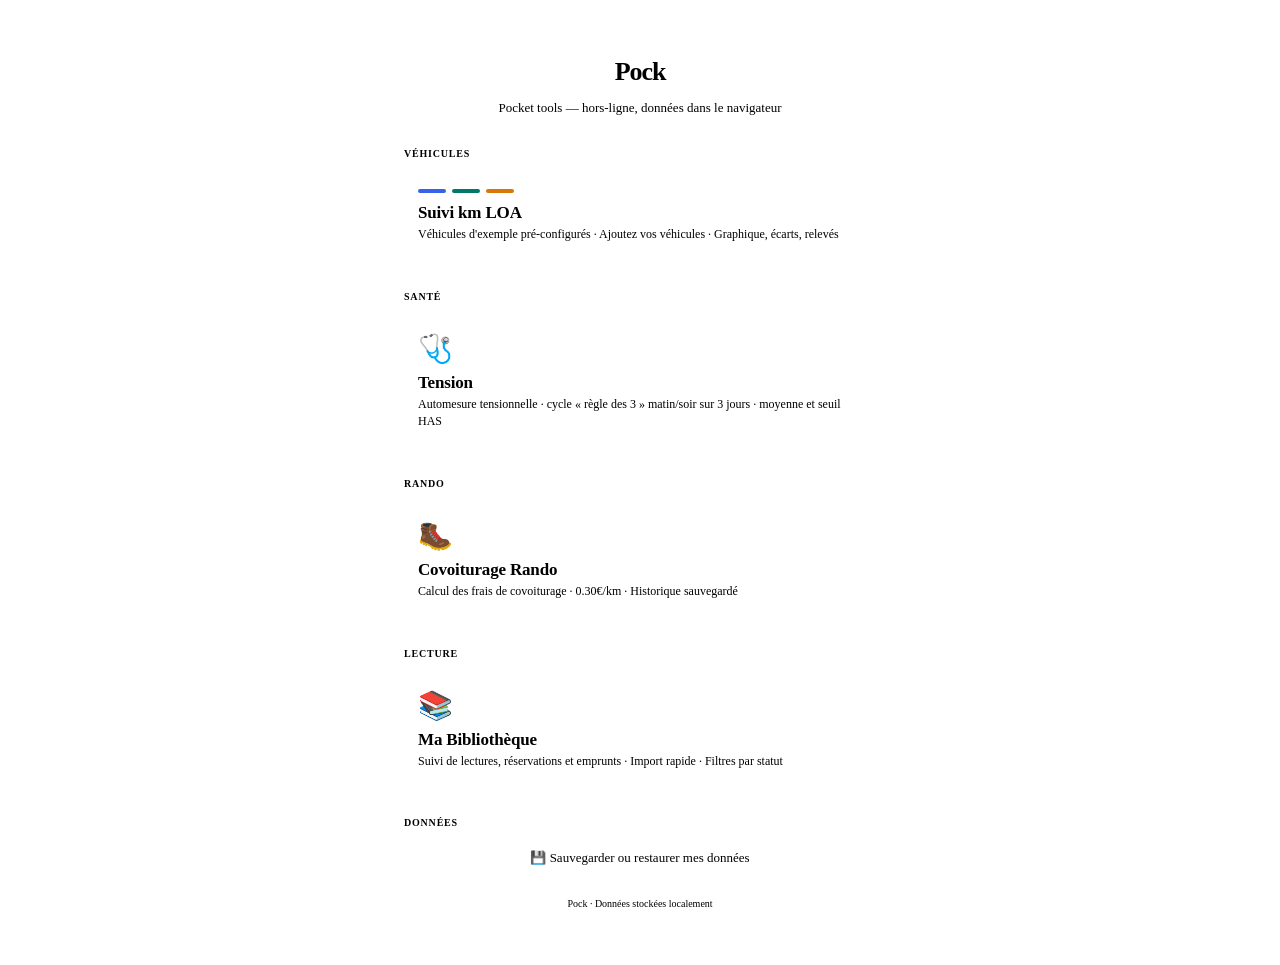
==== index.html @ f34303aa "fix: corrections de la revue de code complète du repo esc() échappe les guillemets (XSS d'attribut)," ====
<!DOCTYPE html>
<html lang="fr">
<head>
<meta charset="UTF-8">
<meta name="viewport" content="width=device-width, initial-scale=1.0">
<title>Pock — Pocket Tools</title>
<meta name="description" content="Pock — pocket tools personnels, hors-ligne">
<meta name="theme-color" content="#1a2332" media="(prefers-color-scheme: light)">
<meta name="theme-color" content="#0c0e14" media="(prefers-color-scheme: dark)">
<meta name="apple-mobile-web-app-capable" content="yes">
<meta name="apple-mobile-web-app-status-bar-style" content="black-translucent">
<meta name="apple-mobile-web-app-title" content="Pock">
<link rel="manifest" href="manifest.json">
<link rel="icon" href="icon-192-v2.png" type="image/png">
<link rel="apple-touch-icon" href="apple-touch-icon-v2.png">
<link rel="stylesheet" href="common.css">
<style>
  .wrap { max-width:480px; width:100%; margin:0 auto; padding:32px 16px 48px; }
  h1 { font-size:26px; font-weight:700; letter-spacing:-0.04em; text-align:center; margin-bottom:4px; }
  .tagline { text-align:center; font-size:13px; color:var(--text2); margin-bottom:32px; }
  .section-label { font-size:10px; font-weight:700; text-transform:uppercase; letter-spacing:0.08em; color:var(--text3); margin-bottom:10px; padding-left:4px; }
  .cards { display:flex; flex-direction:column; gap:10px; margin-bottom:28px; }
  a.card { display:block; text-decoration:none; background:var(--surface); border:1px solid var(--border); border-radius:16px; padding:20px 18px; transition:transform .15s,box-shadow .15s; color:var(--text); }
  a.card:hover { transform:translateY(-2px); box-shadow:0 8px 24px rgba(0,0,0,.06); }
  .card-icon { font-size:28px; margin-bottom:8px; }
  .card-dots { display:flex; gap:6px; margin-bottom:10px; }
  .card-dots span { width:28px; height:4px; border-radius:2px; }
  .card-name { font-size:17px; font-weight:700; color:var(--text); margin-bottom:3px; letter-spacing:-0.01em; }
  .card-detail { font-size:12px; color:var(--text2); line-height:1.4; }

  /* Data panel */
  .data-toggle { width:100%; background:none; border:1px dashed var(--border); border-radius:12px; padding:12px; font-size:13px; color:var(--text2); cursor:pointer; font-family:var(--font-sans); display:flex; align-items:center; justify-content:center; gap:8px; transition:all .15s; }
  .data-toggle:hover { border-color:var(--text3); color:var(--text); }
  .data-panel { background:var(--surface); border:1px solid var(--border); border-radius:12px; padding:16px; margin-top:10px; animation:pockFadeIn .25s ease both; }
  .data-panel h3 { font-size:13px; font-weight:700; margin-bottom:6px; }
  .data-panel p { font-size:12px; color:var(--text2); line-height:1.5; margin-bottom:12px; }
  .data-actions { display:flex; gap:8px; flex-wrap:wrap; }
  .data-btn { flex:1; min-width:120px; padding:10px 12px; font-size:13px; font-weight:600; border-radius:8px; border:1px solid var(--border); background:var(--bg); cursor:pointer; font-family:var(--font-sans); color:var(--text); }
  .data-btn:hover { border-color:var(--text3); }
  .data-btn.primary { background:var(--accent); color:#fff; border-color:var(--accent); }
  .data-btn.primary:hover { opacity:.9; }
  .data-msg { font-size:12px; margin-top:10px; padding:8px 10px; border-radius:6px; }
  .data-msg.ok { background:#ecfdf5; color:#166534; border:1px solid #6ee7b7; }
  .data-msg.err { background:#fef2f2; color:#991b1b; border:1px solid #fca5a5; }
  .data-mode { display:flex; gap:6px; margin-top:8px; font-size:12px; color:var(--text2); }
  .data-mode label { display:flex; gap:4px; cursor:pointer; align-items:center; }
  .data-input { width:100%; padding:10px 12px; font-size:16px; border:1px solid var(--border); border-radius:8px; background:var(--bg); color:var(--text); font-family:var(--font-sans); margin-bottom:8px; }
  .sync-status { font-size:12px; color:var(--text2); margin-bottom:10px; }

  .footer { text-align:center; font-size:10px; color:var(--text3); margin-top:20px; }

  a.card { animation:pockFadeIn .35s ease both; }
  a.card:nth-child(2) { animation-delay:.06s; }

  /* Dark mode — pastels d'état illisibles sur fond sombre, dérivés en teintes
     foncées (la palette de base est gérée par common.css). */
  @media (prefers-color-scheme: dark) {
    a.card:hover { box-shadow:0 8px 24px rgba(0,0,0,.4); }
    .data-msg.ok  { background:#0e2a1f; color:#6ee7b7; border-color:#1f5e44; }
    .data-msg.err { background:#2a1416; color:#fca5a5; border-color:#5e2730; }
  }
</style>
</head>
<body>
<div class="wrap">
  <h1>Pock</h1>
  <p class="tagline">Pocket tools — hors-ligne, données dans le navigateur</p>

  <div class="section-label">Véhicules</div>
  <div class="cards">
    <a class="card" href="suivi-km-loa.html">
      <div class="card-dots" aria-hidden="true"><span style="background:#3563e9"></span><span style="background:#00796b"></span><span style="background:#d97706"></span></div>
      <div class="card-name">Suivi km LOA</div>
      <div class="card-detail">Véhicules d'exemple pré-configurés · Ajoutez vos véhicules · Graphique, écarts, relevés</div>
    </a>
  </div>

  <div class="section-label">Santé</div>
  <div class="cards">
    <a class="card" href="hta.html">
      <div class="card-icon" aria-hidden="true">🩺</div>
      <div class="card-name">Tension</div>
      <div class="card-detail">Automesure tensionnelle · cycle « règle des 3 » matin/soir sur 3 jours · moyenne et seuil HAS</div>
    </a>
  </div>

  <div class="section-label">Rando</div>
  <div class="cards">
    <a class="card" href="covoiturage-rando.html">
      <div class="card-icon" aria-hidden="true">🥾</div>
      <div class="card-name">Covoiturage Rando</div>
      <div class="card-detail">Calcul des frais de covoiturage · 0.30€/km · Historique sauvegardé</div>
    </a>
  </div>

  <div class="section-label">Lecture</div>
  <div class="cards">
    <a class="card" href="bibliotheque.html">
      <div class="card-icon" aria-hidden="true">📚</div>
      <div class="card-name">Ma Bibliothèque</div>
      <div class="card-detail">Suivi de lectures, réservations et emprunts · Import rapide · Filtres par statut</div>
    </a>
  </div>

  <div class="section-label">Données</div>
  <button class="data-toggle" id="dataToggle" aria-expanded="false" aria-controls="dataPanel">
    💾 Sauvegarder ou restaurer mes données
  </button>
  <div class="data-panel" id="dataPanel" hidden>
    <h3>Export</h3>
    <p>Télécharge un fichier JSON contenant toutes tes données (covoit, véhicules, relevés, livres). À conserver hors du navigateur.</p>
    <div class="data-actions">
      <button class="data-btn primary" id="btnExport">⬇ Télécharger l'export</button>
    </div>
    <h3 style="margin-top:16px">Import</h3>
    <p>Restaure depuis un fichier <code>pock-backup-*.json</code>.</p>
    <div class="data-mode">
      <label><input type="radio" name="importMode" value="merge" checked> Fusionner</label>
      <label><input type="radio" name="importMode" value="replace"> Remplacer tout</label>
    </div>
    <div class="data-actions" style="margin-top:10px">
      <input type="file" id="fileInput" accept="application/json,.json" style="display:none">
      <button class="data-btn" id="btnImport">⬆ Choisir un fichier</button>
    </div>
    <h3 style="margin-top:16px">Synchronisation</h3>
    <p>Optionnelle. Copie serveur personnelle (URL + token fournis par l'administrateur du serveur) : tes données sont synchronisées entre appareils et survivent à un nettoyage du navigateur. Sans configuration, rien n'est jamais envoyé nulle part.</p>
    <div class="sync-status" id="syncStatus"></div>
    <label for="syncUrl" style="font-size:12px;color:var(--text2)">URL du serveur</label>
    <input class="data-input" id="syncUrl" type="url" placeholder="https://exemple.duckdns.org" autocomplete="off">
    <label for="syncToken" style="font-size:12px;color:var(--text2)">Token</label>
    <input class="data-input" id="syncToken" type="password" placeholder="token" autocomplete="off">
    <div class="data-actions">
      <button class="data-btn primary" id="btnSyncEnable">Activer et tester</button>
      <button class="data-btn" id="btnSyncDisable">Désactiver</button>
    </div>
    <h3 style="margin-top:16px">État</h3>
    <p style="margin-bottom:6px" id="diagVersion">Version : —</p>
    <p style="margin-bottom:6px" id="diagSw">Service worker : —</p>
    <p style="margin-bottom:0" id="diagSync">Sync : —</p>
    <div id="dataMsg"></div>
  </div>

  <div class="footer">Pock · Données stockées localement</div>
</div>
<script src="common.js"></script>
<script>
  const toggle = document.getElementById('dataToggle');
  const panel = document.getElementById('dataPanel');
  toggle.addEventListener('click', () => {
    const open = !panel.hasAttribute('hidden');
    if (open) { panel.setAttribute('hidden', ''); toggle.setAttribute('aria-expanded', 'false'); }
    else { panel.removeAttribute('hidden'); toggle.setAttribute('aria-expanded', 'true'); refreshDiag(); }
  });

  document.getElementById('btnExport').addEventListener('click', () => {
    try {
      pockExportToFile();
      showMsg('Export téléchargé.', 'ok');
    } catch (err) {
      showMsg('Erreur : ' + err.message, 'err');
    }
  });

  const fileInput = document.getElementById('fileInput');
  document.getElementById('btnImport').addEventListener('click', () => fileInput.click());
  fileInput.addEventListener('change', async () => {
    const file = fileInput.files[0];
    if (!file) return;
    const mode = document.querySelector('input[name="importMode"]:checked').value;
    const warning = mode === 'replace'
      ? 'Remplacer TOUTES les données actuelles par celles du fichier ?\n(Données actuelles perdues définitivement)'
      : 'Importer les données du fichier et les fusionner avec les données actuelles ?';
    if (!confirm(warning)) { fileInput.value = ''; return; }
    try {
      const text = await file.text();
      const count = pockImportFromJSON(text, mode);
      showMsg('✓ ' + count + ' clé' + (count > 1 ? 's' : '') + ' importée' + (count > 1 ? 's' : '') + '. Recharge une app pour voir.', 'ok');
    } catch (err) {
      showMsg('Erreur : ' + err.message, 'err');
    } finally {
      fileInput.value = '';
    }
  });

  const syncUrl = document.getElementById('syncUrl');
  const syncToken = document.getElementById('syncToken');
  function refreshSyncStatus() {
    const cfg = pockSyncConfig();
    document.getElementById('syncStatus').textContent =
      cfg ? 'Sync activée vers ' + cfg.url : 'Sync désactivée.';
    if (cfg) syncUrl.value = cfg.url;
  }
  refreshSyncStatus();

  document.getElementById('btnSyncEnable').addEventListener('click', async () => {
    const url = syncUrl.value.trim().replace(/\/+$/, '');
    const token = syncToken.value.trim();
    if (!url || !token) { showMsg('URL et token requis.', 'err'); return; }
    if (!/^https:\/\//.test(url)) { showMsg("L'URL doit être en https://", 'err'); return; }
    try {
      const resp = await fetch(url + '/pock/km', { headers: { 'Authorization': 'Bearer ' + token } });
      if (resp.status === 401) { showMsg('Token refusé par le serveur.', 'err'); return; }
      // 403 = token valide mais restreint à d'autres apps (token scoped) :
      // la sync de ses apps fonctionne, ne pas le refuser.
      if (!resp.ok && resp.status !== 404 && resp.status !== 403) { showMsg('Serveur injoignable (HTTP ' + resp.status + ').', 'err'); return; }
    } catch (err) {
      showMsg('Serveur injoignable : ' + err.message, 'err');
      return;
    }
    localStorage.setItem('pock-sync-url', url);
    localStorage.setItem('pock-sync-token', token);
    syncToken.value = '';
    refreshSyncStatus();
    showMsg('✓ Sync activée. Récupération des données…', 'ok');
    pockSyncPullAll();
  });

  document.getElementById('btnSyncDisable').addEventListener('click', () => {
    localStorage.removeItem('pock-sync-url');
    localStorage.removeItem('pock-sync-token');
    refreshSyncStatus();
    showMsg('Sync désactivée (données locales conservées).', 'ok');
  });

  // Panneau État — version dérivée du nom du cache SW (source unique,
  // pattern repris de la PWA WoL : pas de marqueur codé en dur qui drift).
  function refreshDiag() {
    if (window.caches) {
      caches.keys().then(names => {
        const ours = names.filter(n => n.indexOf('pock-v') === 0).sort();
        document.getElementById('diagVersion').textContent =
          'Version : ' + (ours.length ? ours[ours.length - 1] : 'cache absent (offline indisponible)');
      }).catch(() => {});
    }
    if ('serviceWorker' in navigator) {
      // .catch : sous file:// (smoke test) getRegistration() rejette
      navigator.serviceWorker.getRegistration().then(reg => {
        const sw = reg && (reg.active || reg.waiting || reg.installing);
        document.getElementById('diagSw').textContent =
          'Service worker : ' + (sw ? sw.state : 'non enregistré');
      }).catch(() => {});
    } else {
      document.getElementById('diagSw').textContent = 'Service worker : API absente';
    }
    const cfg = pockSyncConfig();
    let syncTxt = 'désactivée';
    if (cfg) {
      const meta = pockSyncMeta();
      const stamps = Object.keys(meta).map(k => meta[k]).filter(Boolean);
      const last = stamps.length ? new Date(Math.max.apply(null, stamps)).toLocaleString() : 'jamais';
      syncTxt = 'activée — dernière modification suivie : ' + last;
    }
    document.getElementById('diagSync').textContent = 'Sync : ' + syncTxt;
  }
  refreshDiag();

  function showMsg(text, kind) {
    const el = document.getElementById('dataMsg');
    el.className = 'data-msg ' + kind;
    el.textContent = text;
    if (kind === 'ok') setTimeout(() => { el.className = ''; el.textContent = ''; }, 5000);
  }
</script>
</body>
</html>
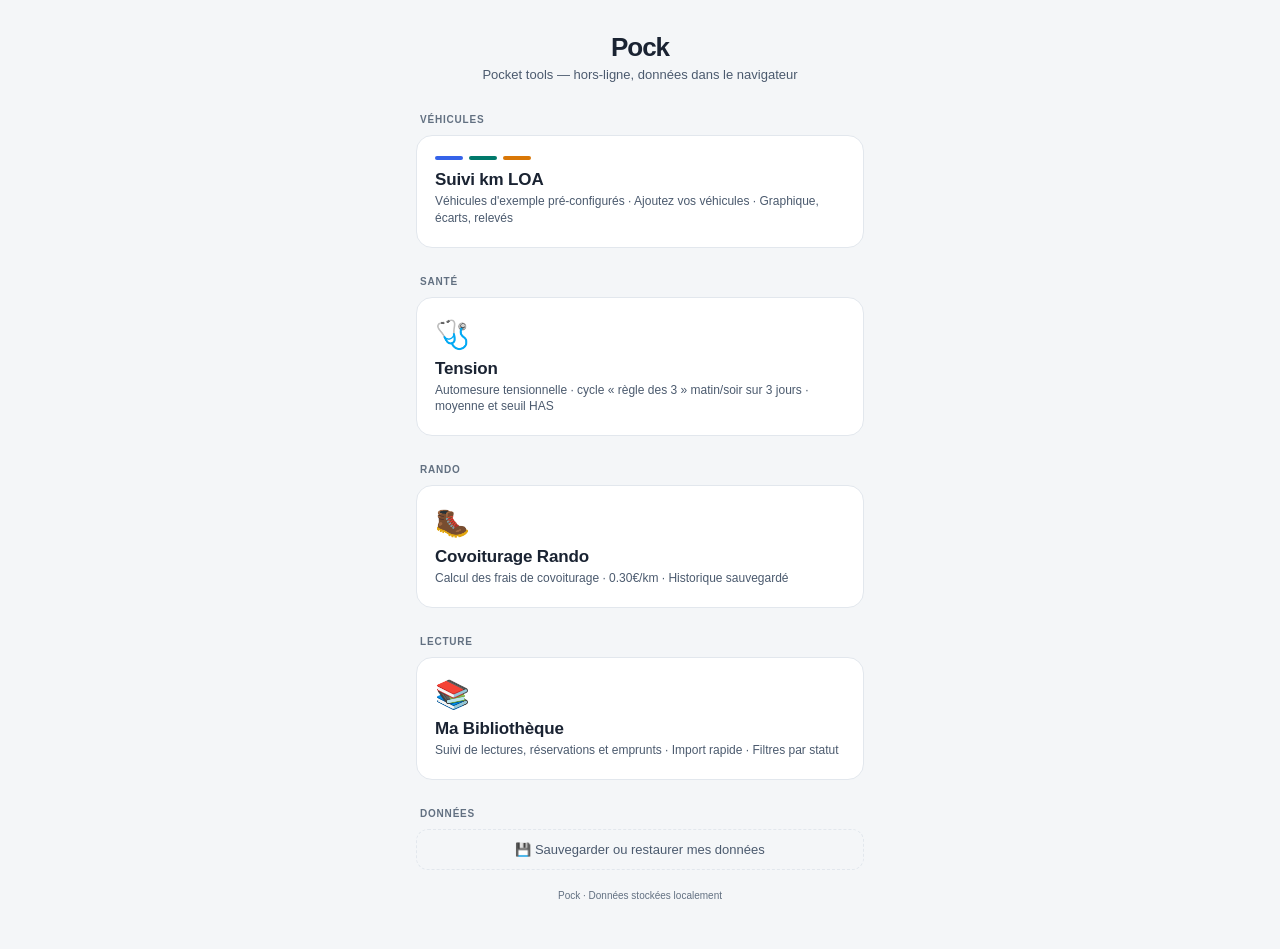
==== commit b281c3fe: "fix(ui): rendre lisibles les contrôles et textes en mode sombre et clair - common.css : color-scheme" ====
--- a/index.html
+++ b/index.html
@@ -37,7 +37,7 @@
   .data-actions { display:flex; gap:8px; flex-wrap:wrap; }
   .data-btn { flex:1; min-width:120px; padding:10px 12px; font-size:13px; font-weight:600; border-radius:8px; border:1px solid var(--border); background:var(--bg); cursor:pointer; font-family:var(--font-sans); color:var(--text); }
   .data-btn:hover { border-color:var(--text3); }
-  .data-btn.primary { background:var(--accent); color:#fff; border-color:var(--accent); }
+  .data-btn.primary { background:var(--accent); color:var(--on-accent); border-color:var(--accent); }
   .data-btn.primary:hover { opacity:.9; }
   .data-msg { font-size:12px; margin-top:10px; padding:8px 10px; border-radius:6px; }
   .data-msg.ok { background:#ecfdf5; color:#166534; border:1px solid #6ee7b7; }
@@ -136,7 +136,8 @@
     <h3 style="margin-top:16px">État</h3>
     <p style="margin-bottom:6px" id="diagVersion">Version : —</p>
     <p style="margin-bottom:6px" id="diagSw">Service worker : —</p>
-    <p style="margin-bottom:0" id="diagSync">Sync : —</p>
+    <p style="margin-bottom:6px" id="diagSync">Sync : —</p>
+    <p style="margin-bottom:0" id="diagStorage">Stockage : —</p>
     <div id="dataMsg"></div>
   </div>
 
@@ -225,6 +226,13 @@
   // Panneau État — version dérivée du nom du cache SW (source unique,
   // pattern repris de la PWA WoL : pas de marqueur codé en dur qui drift).
   function refreshDiag() {
+    if (navigator.storage && navigator.storage.persisted) {
+      navigator.storage.persisted().then(p => {
+        document.getElementById('diagStorage').textContent = 'Stockage : ' + (p
+          ? 'persistant'
+          : 'peut être effacé par le navigateur (installer l\'app sur l\'écran d\'accueil, ou activer la sync)');
+      }).catch(() => {});
+    }
     if (window.caches) {
       caches.keys().then(names => {
         const ours = names.filter(n => n.indexOf('pock-v') === 0).sort();
@@ -245,10 +253,12 @@
     const cfg = pockSyncConfig();
     let syncTxt = 'désactivée';
     if (cfg) {
-      const meta = pockSyncMeta();
-      const stamps = Object.keys(meta).map(k => meta[k]).filter(Boolean);
+      const st = pockSyncState();
+      const stamps = Object.keys(st).map(k => st[k].base).filter(Boolean);
       const last = stamps.length ? new Date(Math.max.apply(null, stamps)).toLocaleString() : 'jamais';
-      syncTxt = 'activée — dernière modification suivie : ' + last;
+      const pending = Object.keys(st).filter(k => st[k].dirty);
+      syncTxt = 'activée — dernière version synchronisée : ' + last
+        + (pending.length ? ' — en attente d\'envoi : ' + pending.join(', ') : '');
     }
     document.getElementById('diagSync').textContent = 'Sync : ' + syncTxt;
   }
--- a/common.css
+++ b/common.css
@@ -0,0 +1,86 @@
+/* common.css — base partagée entre les apps Pock */
+/* Polices 100% système / open source (pas de Google Fonts, pas de dépendance externe) */
+
+:root {
+  /* Font stacks natives — identiques à ce que GitHub, Apple, Medium utilisent */
+  --font-sans: -apple-system, BlinkMacSystemFont, "Segoe UI", Roboto, Oxygen, Ubuntu, Cantarell, "Helvetica Neue", sans-serif;
+  --font-mono: ui-monospace, "SF Mono", Menlo, Consolas, "DejaVu Sans Mono", "Liberation Mono", monospace;
+  --font-serif: Georgia, "Iowan Old Style", "Apple Garamond", Palatino, "Times New Roman", serif;
+
+  /* Aliases hérités pour compat avec le CSS existant des apps */
+  --sans: var(--font-sans);
+  --mono: var(--font-mono);
+  --serif: var(--font-serif);
+
+  /* Contrôles natifs (sélecteur de date, select, case à cocher, scrollbar)
+     dessinés au thème courant : sans ça Chrome les garde clairs en dark. */
+  color-scheme: light dark;
+  accent-color: var(--accent);
+
+  /* Palette par défaut (les apps peuvent override) */
+  --bg: #f4f6f8;
+  --surface: #ffffff;
+  --border: #e2e7ed;
+  --text: #1a2332;
+  --text2: #4b5a6e;   /* ancien #5a6a7e — un cran plus foncé pour contraste AA */
+  --text3: #627081;   /* AA 4.6:1 sur --bg (tests/contrast.py) ; ancien #7a889a = 3.3:1 */
+  --accent: #3563e9;
+  --on-accent: #fff;  /* texte posé sur un fond --accent */
+}
+
+/* Dark mode automatique — suit le thème système (prefers-color-scheme).
+   Override de la palette de base ; les apps qui redéfinissent leur propre
+   :root doivent ajouter leur propre bloc dark (cf. index.html). Palette
+   alignée sur l'esthétique des autres surfaces maison (PWA WoL). */
+@media (prefers-color-scheme: dark) {
+  :root {
+    --bg: #0c0e14;
+    --surface: #161a25;
+    --border: #2a313f;
+    --text: #e4e6ef;
+    --text2: #aab4c4;   /* contraste AA sur --surface */
+    --text3: #8b97a9;   /* petit texte — AA aussi sur les cartes actives */
+    --accent: #5b82f5;  /* éclairci pour contraste sur fond sombre */
+    --on-accent: #0c0e14; /* accents clairs en dark ⇒ texte foncé (blanc = 3.5:1) */
+  }
+}
+
+*, *::before, *::after { box-sizing: border-box; margin: 0; padding: 0; }
+
+body {
+  font-family: var(--font-sans);
+  background: var(--bg);
+  color: var(--text);
+  min-height: 100vh;
+  -webkit-font-smoothing: antialiased;
+}
+
+/* Lien "← Pock" en haut de chaque app */
+.pock-back {
+  display: inline-flex;
+  align-items: center;
+  gap: 5px;
+  font-size: 12px;
+  font-weight: 600;
+  color: var(--text3);
+  text-decoration: none;
+  margin-bottom: 16px;
+  transition: color .15s;
+}
+.pock-back:hover { color: var(--text2); }
+
+/* Focus accessible sur tous les éléments interactifs */
+button:focus-visible,
+a:focus-visible,
+input:focus-visible,
+select:focus-visible,
+textarea:focus-visible {
+  outline: 2px solid var(--accent);
+  outline-offset: 2px;
+}
+
+/* Animation utilisée par plusieurs apps */
+@keyframes pockFadeIn {
+  from { opacity: 0; transform: translateY(6px); }
+  to   { opacity: 1; transform: translateY(0); }
+}
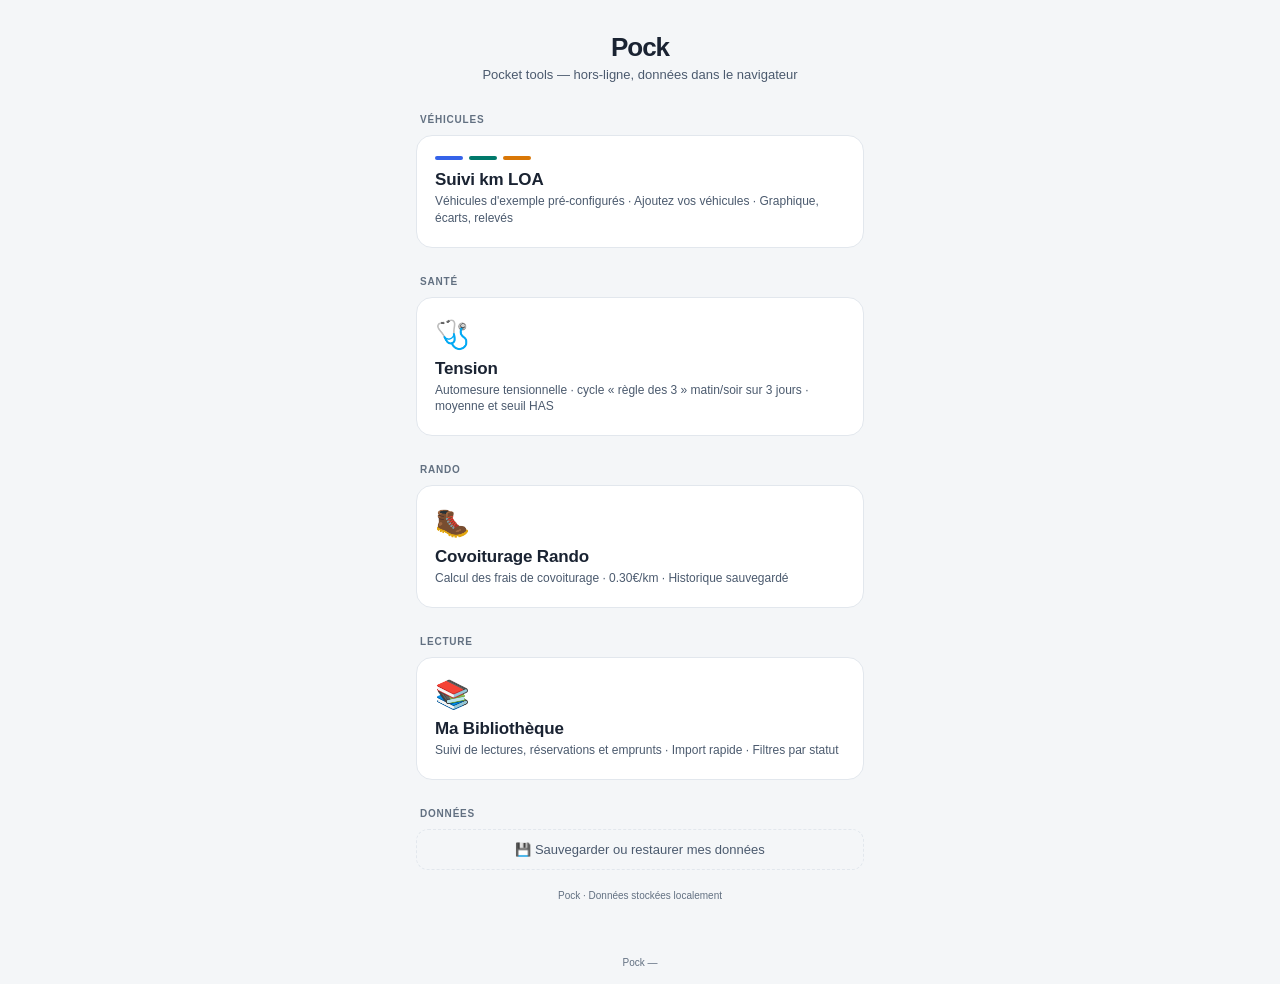
==== commit 5d60ecb7: "feat: afficher la version datée sur chaque app et signaler la mise à jour Aligné sur la PWA WoL et d" ====
--- a/index.html
+++ b/index.html
@@ -234,10 +234,10 @@
       }).catch(() => {});
     }
     if (window.caches) {
+      // Même parser que le pied de page (common.js) : pas de 2e tri qui drift.
       caches.keys().then(names => {
-        const ours = names.filter(n => n.indexOf('pock-v') === 0).sort();
         document.getElementById('diagVersion').textContent =
-          'Version : ' + (ours.length ? ours[ours.length - 1] : 'cache absent (offline indisponible)');
+          'Version : ' + (pockVersionLabel(names) || 'cache absent (offline indisponible)');
       }).catch(() => {});
     }
     if ('serviceWorker' in navigator) {
--- a/common.css
+++ b/common.css
@@ -84,3 +84,37 @@
   from { opacity: 0; transform: translateY(6px); }
   to   { opacity: 1; transform: translateY(0); }
 }
+
+/* Bandeau « pas encore synchronisé » (common.js, pockSyncBadge) */
+.sync-pending {
+  position: fixed; left: 16px; right: 16px; bottom: calc(16px + env(safe-area-inset-bottom));
+  width: fit-content; margin: 0 auto; z-index: 1000;
+  padding: 10px 16px; border-radius: 999px; border: 1px solid var(--accent);
+  background: var(--surface); color: var(--text); font: 600 14px var(--font-sans);
+  box-shadow: 0 4px 16px rgba(0,0,0,.18); cursor: pointer;
+}
+.sync-pending[hidden] { display: none; }
+
+/* Version (common.js, dérivée du cache SW) : pied de page de chaque app +
+   bandeau éphémère quand l'appareil vient de prendre une nouvelle version. */
+.pock-version {
+  text-align: center;
+  font-size: 10px;
+  color: var(--text3);
+  padding: 8px 0 16px;
+}
+.pock-updated {
+  position: fixed;
+  left: 50%;
+  bottom: 16px;
+  transform: translateX(-50%);
+  max-width: calc(100% - 32px);
+  padding: 10px 14px;
+  border-radius: 10px;
+  background: var(--accent);
+  color: var(--on-accent);
+  font-size: 13px;
+  box-shadow: 0 4px 16px rgba(0, 0, 0, .25);
+  z-index: 1000;
+  cursor: pointer;
+}
